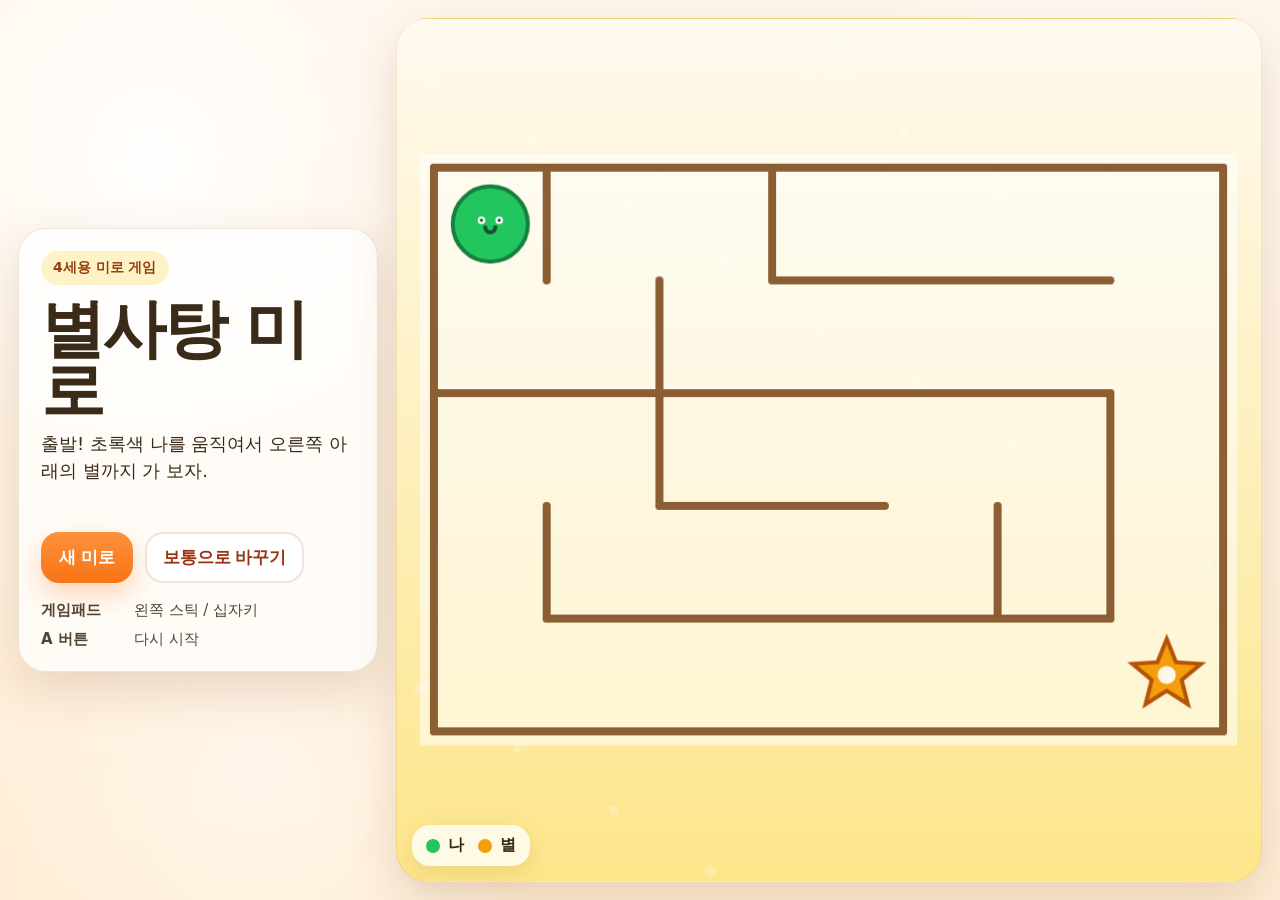
==== maze/index.html @ e5f01948 "Add arcade menu hub" ====
<!doctype html>
<html lang="ko">
<head>
  <meta charset="utf-8" />
  <meta name="viewport" content="width=device-width,initial-scale=1" />
  <title>별사탕 미로</title>
  <link rel="stylesheet" href="./styles.css" />
</head>
<body>
  <main class="app">
    <section class="hud" aria-live="polite">
      <div class="badge">4세용 미로 게임</div>
      <h1>별사탕 미로</h1>
      <p id="status">왼쪽 스틱이나 방향키로 움직여서 반짝이는 별까지 가 보자.</p>

      <div class="controls">
        <button id="newMazeBtn" type="button">새 미로</button>
        <button id="easyBtn" type="button" class="ghost">더 쉽고 크게</button>
      </div>

      <div class="tips">
        <div><b>게임패드</b> 왼쪽 스틱 / 십자키</div>
        <div><b>A 버튼</b> 다시 시작</div>
      </div>
    </section>

    <section class="stage">
      <canvas id="game" aria-label="미로 게임 화면"></canvas>
      <div class="legend">
        <span><i class="dot player"></i> 나</span>
        <span><i class="dot goal"></i> 별</span>
      </div>
    </section>
  </main>

  <script src="./game.js"></script>
</body>
</html>
---- maze/styles.css ----
* { box-sizing: border-box; }

:root {
  --bg1: #fff7ed;
  --bg2: #ffedd5;
  --ink: #3a2a18;
  --panel: rgba(255, 255, 255, 0.74);
  --panel-border: rgba(122, 84, 43, 0.14);
  --shadow: 0 18px 48px rgba(122, 84, 43, 0.18);
  --wall: #8b5e34;
  --path: #fffdf7;
  --player: #22c55e;
  --goal: #f59e0b;
  --accent: #ef4444;
}

html, body {
  margin: 0;
  width: 100%;
  height: 100%;
  overflow: hidden;
  font-family: "Trebuchet MS", "Comic Sans MS", "Arial Rounded MT Bold", system-ui, sans-serif;
  color: var(--ink);
  background:
    radial-gradient(circle at 12% 18%, rgba(255,255,255,0.9), transparent 24%),
    radial-gradient(circle at 85% 15%, rgba(255,255,255,0.6), transparent 18%),
    radial-gradient(circle at 20% 88%, rgba(255,255,255,0.45), transparent 22%),
    linear-gradient(180deg, var(--bg1), var(--bg2));
}

body::before {
  content: "";
  position: fixed;
  inset: 0;
  pointer-events: none;
  background-image:
    radial-gradient(rgba(255,255,255,0.28) 1px, transparent 1px);
  background-size: 28px 28px;
  opacity: 0.35;
}

.app {
  width: 100%;
  height: 100%;
  display: grid;
  grid-template-columns: minmax(280px, 360px) 1fr;
  gap: 18px;
  padding: 18px;
}

.hud {
  align-self: center;
  background: var(--panel);
  backdrop-filter: blur(12px);
  border: 1px solid var(--panel-border);
  box-shadow: var(--shadow);
  border-radius: 28px;
  padding: 22px;
}

.badge {
  display: inline-block;
  padding: 8px 12px;
  border-radius: 999px;
  background: #fef3c7;
  color: #92400e;
  font-weight: 700;
  font-size: 14px;
}

h1 {
  margin: 14px 0 10px;
  font-size: clamp(40px, 5vw, 68px);
  line-height: 0.95;
  letter-spacing: -0.04em;
}

#status {
  margin: 0;
  font-size: 18px;
  line-height: 1.5;
  min-height: 84px;
}

.controls {
  display: flex;
  gap: 12px;
  margin-top: 18px;
  flex-wrap: wrap;
}

button {
  border: 0;
  border-radius: 18px;
  padding: 14px 18px;
  font-size: 17px;
  font-weight: 800;
  background: linear-gradient(180deg, #fb923c, #f97316);
  color: white;
  box-shadow: 0 12px 28px rgba(249, 115, 22, 0.28);
  cursor: pointer;
}

button.ghost {
  background: #fff;
  color: #9a3412;
  box-shadow: inset 0 0 0 2px rgba(154, 52, 18, 0.14);
}

button:active {
  transform: translateY(1px) scale(0.99);
}

.tips {
  margin-top: 18px;
  display: grid;
  gap: 10px;
  font-size: 15px;
  color: rgba(58, 42, 24, 0.88);
}

.tips b {
  display: inline-block;
  min-width: 88px;
}

.stage {
  position: relative;
  min-width: 0;
  min-height: 0;
  display: grid;
  place-items: center;
}

#game {
  width: 100%;
  height: 100%;
  border-radius: 32px;
  background:
    radial-gradient(circle at 50% 35%, rgba(255,255,255,0.8), rgba(255,255,255,0.15) 48%, rgba(255,255,255,0.02) 70%),
    linear-gradient(180deg, #fffbeb, #fde68a);
  box-shadow: var(--shadow);
  border: 1px solid rgba(154, 52, 18, 0.1);
  touch-action: none;
}

.legend {
  position: absolute;
  left: 16px;
  bottom: 16px;
  display: flex;
  gap: 14px;
  padding: 10px 14px;
  border-radius: 18px;
  background: rgba(255,255,255,0.78);
  backdrop-filter: blur(10px);
  font-weight: 700;
  box-shadow: 0 8px 22px rgba(122, 84, 43, 0.12);
}

.legend span {
  display: inline-flex;
  align-items: center;
  gap: 8px;
}

.dot {
  width: 14px;
  height: 14px;
  border-radius: 50%;
  display: inline-block;
}

.dot.player { background: var(--player); }
.dot.goal { background: var(--goal); }

@media (max-width: 900px) {
  .app {
    grid-template-columns: 1fr;
    grid-template-rows: auto 1fr;
  }

  .hud {
    max-width: 700px;
    width: 100%;
    justify-self: center;
  }

  #status { min-height: auto; }
}
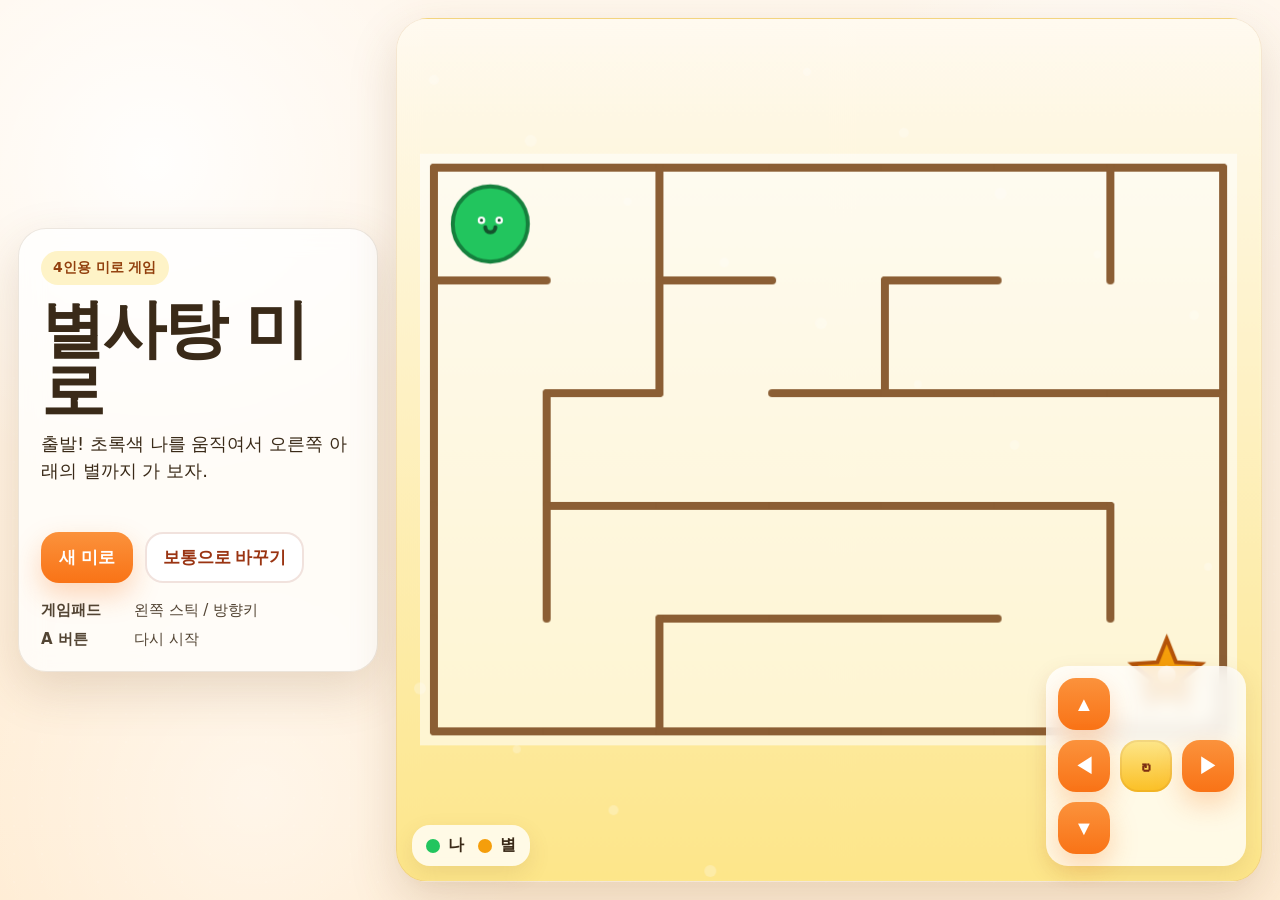
==== commit c6a49475: "Add mobile controls to maze" ====
--- a/maze/index.html
+++ b/maze/index.html
@@ -9,7 +9,7 @@
 <body>
   <main class="app">
     <section class="hud" aria-live="polite">
-      <div class="badge">4세용 미로 게임</div>
+      <div class="badge">4인용 미로 게임</div>
       <h1>별사탕 미로</h1>
       <p id="status">왼쪽 스틱이나 방향키로 움직여서 반짝이는 별까지 가 보자.</p>
 
@@ -19,13 +19,24 @@
       </div>
 
       <div class="tips">
-        <div><b>게임패드</b> 왼쪽 스틱 / 십자키</div>
+        <div><b>게임패드</b> 왼쪽 스틱 / 방향키</div>
         <div><b>A 버튼</b> 다시 시작</div>
       </div>
     </section>
 
     <section class="stage">
       <canvas id="game" aria-label="미로 게임 화면"></canvas>
+
+      <div class="mobile-controls" aria-label="모바일 조작">
+        <button type="button" class="dir-btn up" data-dir="up" aria-label="위로 이동">▲</button>
+        <div class="middle-row">
+          <button type="button" class="dir-btn left" data-dir="left" aria-label="왼쪽으로 이동">◀</button>
+          <button type="button" class="dir-btn restart" data-action="restart" aria-label="다시 시작">↻</button>
+          <button type="button" class="dir-btn right" data-dir="right" aria-label="오른쪽으로 이동">▶</button>
+        </div>
+        <button type="button" class="dir-btn down" data-dir="down" aria-label="아래로 이동">▼</button>
+      </div>
+
       <div class="legend">
         <span><i class="dot player"></i> 나</span>
         <span><i class="dot goal"></i> 별</span>
--- a/maze/styles.css
+++ b/maze/styles.css
@@ -174,6 +174,47 @@
 .dot.player { background: var(--player); }
 .dot.goal { background: var(--goal); }
 
+.mobile-controls {
+  position: absolute;
+  right: 16px;
+  bottom: 16px;
+  display: grid;
+  gap: 10px;
+  padding: 12px;
+  border-radius: 22px;
+  background: rgba(255,255,255,0.78);
+  backdrop-filter: blur(10px);
+  box-shadow: 0 8px 22px rgba(122, 84, 43, 0.12);
+}
+
+.mobile-controls .middle-row {
+  display: grid;
+  grid-template-columns: repeat(3, 52px);
+  gap: 10px;
+}
+
+.dir-btn {
+  width: 52px;
+  height: 52px;
+  padding: 0;
+  border-radius: 18px;
+  display: grid;
+  place-items: center;
+  font-size: 20px;
+  line-height: 1;
+  touch-action: manipulation;
+}
+
+.dir-btn.restart {
+  background: linear-gradient(180deg, #fde68a, #fbbf24);
+  color: #7c2d12;
+  box-shadow: inset 0 0 0 2px rgba(124, 45, 18, 0.08);
+}
+
+.dir-btn:active {
+  transform: translateY(1px) scale(0.98);
+}
+
 @media (max-width: 900px) {
   .app {
     grid-template-columns: 1fr;
@@ -187,4 +228,59 @@
   }
 
   #status { min-height: auto; }
-}
+
+  .stage {
+    align-items: stretch;
+  }
+
+  .mobile-controls {
+    right: 10px;
+    bottom: 10px;
+    transform: scale(0.98);
+    transform-origin: bottom right;
+  }
+}
+
+@media (max-width: 620px) {
+  .app {
+    gap: 12px;
+    padding: 12px;
+  }
+
+  .hud {
+    padding: 18px;
+    border-radius: 22px;
+  }
+
+  #game {
+    border-radius: 24px;
+  }
+
+  .legend {
+    left: 10px;
+    bottom: 10px;
+    padding: 8px 12px;
+    gap: 10px;
+    flex-wrap: wrap;
+    max-width: calc(100% - 20px);
+  }
+
+  .mobile-controls {
+    right: 10px;
+    bottom: 10px;
+    padding: 10px;
+    gap: 8px;
+  }
+
+  .mobile-controls .middle-row {
+    grid-template-columns: repeat(3, 46px);
+    gap: 8px;
+  }
+
+  .dir-btn {
+    width: 46px;
+    height: 46px;
+    border-radius: 16px;
+    font-size: 18px;
+  }
+}
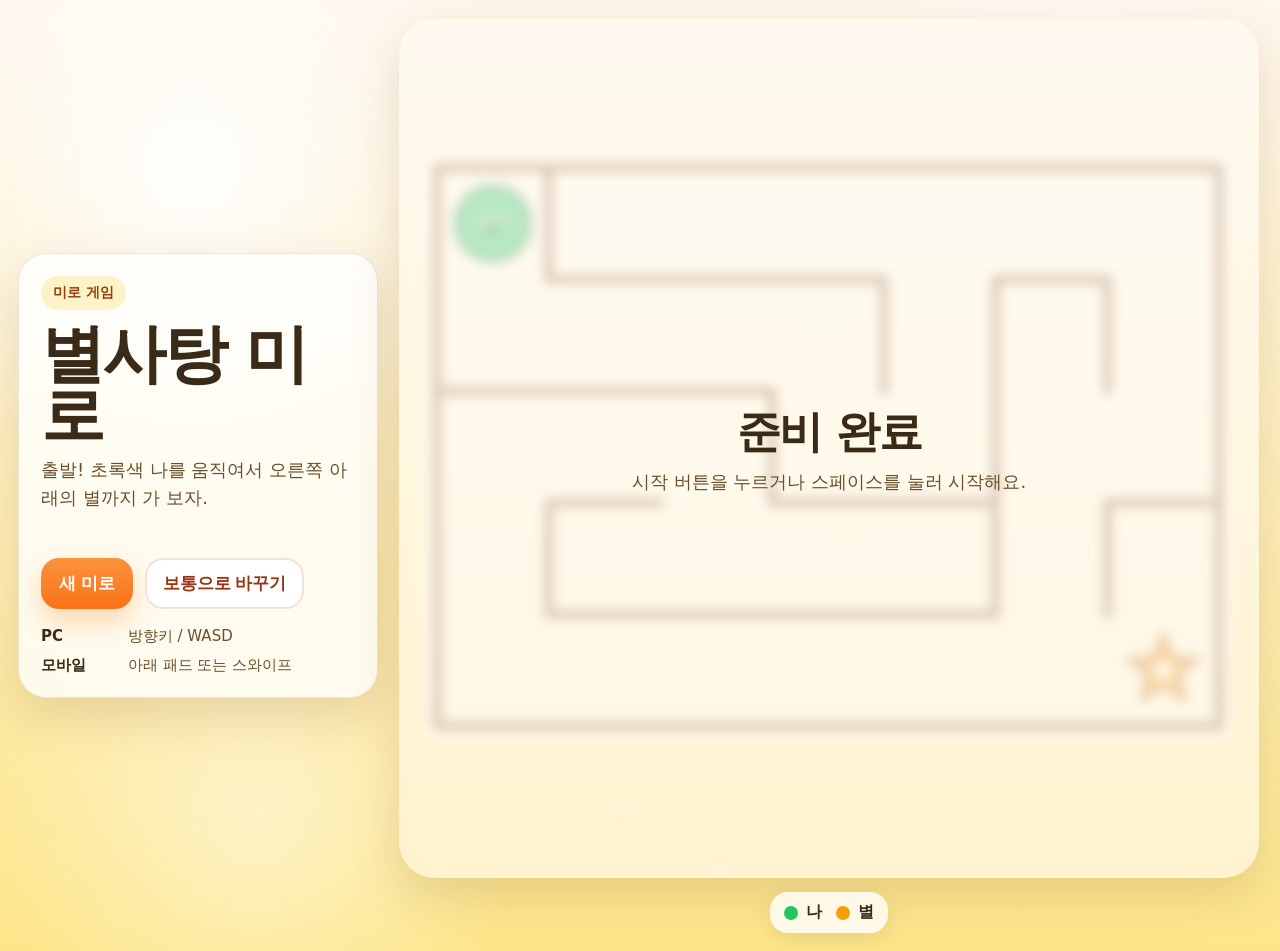
==== commit 6dd2f6fb: "Redesign maze for mobile" ====
--- a/maze/index.html
+++ b/maze/index.html
@@ -9,23 +9,34 @@
 <body>
   <main class="app">
     <section class="hud" aria-live="polite">
-      <div class="badge">4인용 미로 게임</div>
+      <div class="badge">미로 게임</div>
       <h1>별사탕 미로</h1>
-      <p id="status">왼쪽 스틱이나 방향키로 움직여서 반짝이는 별까지 가 보자.</p>
+      <p id="status">방향키나 스와이프로 움직여서 오른쪽 아래의 별까지 가 보자.</p>
 
       <div class="controls">
         <button id="newMazeBtn" type="button">새 미로</button>
-        <button id="easyBtn" type="button" class="ghost">더 쉽고 크게</button>
+        <button id="easyBtn" type="button" class="ghost">크게 보기</button>
       </div>
 
       <div class="tips">
-        <div><b>게임패드</b> 왼쪽 스틱 / 방향키</div>
-        <div><b>A 버튼</b> 다시 시작</div>
+        <div><b>PC</b> 방향키 / WASD</div>
+        <div><b>모바일</b> 아래 패드 또는 스와이프</div>
       </div>
     </section>
 
     <section class="stage">
-      <canvas id="game" aria-label="미로 게임 화면"></canvas>
+      <div class="board-frame">
+        <canvas id="game" aria-label="미로 게임 화면"></canvas>
+        <div class="overlay" id="overlay">
+          <span class="overlay-title">준비 완료</span>
+          <span class="overlay-text">시작 버튼을 누르거나 스페이스를 눌러 시작해요.</span>
+        </div>
+      </div>
+
+      <div class="legend">
+        <span><i class="dot player"></i> 나</span>
+        <span><i class="dot goal"></i> 별</span>
+      </div>
 
       <div class="mobile-controls" aria-label="모바일 조작">
         <button type="button" class="dir-btn up" data-dir="up" aria-label="위로 이동">▲</button>
@@ -36,11 +47,6 @@
         </div>
         <button type="button" class="dir-btn down" data-dir="down" aria-label="아래로 이동">▼</button>
       </div>
-
-      <div class="legend">
-        <span><i class="dot player"></i> 나</span>
-        <span><i class="dot goal"></i> 별</span>
-      </div>
     </section>
   </main>
 
--- a/maze/styles.css
+++ b/maze/styles.css
@@ -1,31 +1,36 @@
-* { box-sizing: border-box; }
+* {
+  box-sizing: border-box;
+}
 
 :root {
-  --bg1: #fff7ed;
-  --bg2: #ffedd5;
+  --bg-a: #fff7ed;
+  --bg-b: #fde68a;
   --ink: #3a2a18;
-  --panel: rgba(255, 255, 255, 0.74);
+  --muted: #6b4f2a;
+  --panel: rgba(255, 255, 255, 0.78);
   --panel-border: rgba(122, 84, 43, 0.14);
   --shadow: 0 18px 48px rgba(122, 84, 43, 0.18);
-  --wall: #8b5e34;
-  --path: #fffdf7;
   --player: #22c55e;
   --goal: #f59e0b;
   --accent: #ef4444;
+  --control-bg: rgba(255, 255, 255, 0.88);
 }
 
 html, body {
   margin: 0;
   width: 100%;
-  height: 100%;
-  overflow: hidden;
+  min-height: 100%;
+}
+
+body {
   font-family: "Trebuchet MS", "Comic Sans MS", "Arial Rounded MT Bold", system-ui, sans-serif;
   color: var(--ink);
   background:
-    radial-gradient(circle at 12% 18%, rgba(255,255,255,0.9), transparent 24%),
-    radial-gradient(circle at 85% 15%, rgba(255,255,255,0.6), transparent 18%),
-    radial-gradient(circle at 20% 88%, rgba(255,255,255,0.45), transparent 22%),
-    linear-gradient(180deg, var(--bg1), var(--bg2));
+    radial-gradient(circle at 15% 18%, rgba(255,255,255,0.9), transparent 24%),
+    radial-gradient(circle at 85% 12%, rgba(255,255,255,0.6), transparent 16%),
+    radial-gradient(circle at 20% 86%, rgba(255,255,255,0.45), transparent 20%),
+    linear-gradient(180deg, var(--bg-a), var(--bg-b));
+  overflow: hidden;
 }
 
 body::before {
@@ -33,38 +38,38 @@
   position: fixed;
   inset: 0;
   pointer-events: none;
-  background-image:
-    radial-gradient(rgba(255,255,255,0.28) 1px, transparent 1px);
+  background-image: radial-gradient(rgba(255,255,255,0.24) 1px, transparent 1px);
   background-size: 28px 28px;
-  opacity: 0.35;
+  opacity: 0.38;
 }
 
 .app {
   width: 100%;
-  height: 100%;
-  display: grid;
-  grid-template-columns: minmax(280px, 360px) 1fr;
+  min-height: 100vh;
+  display: grid;
+  grid-template-columns: minmax(280px, 360px) minmax(0, 1fr);
   gap: 18px;
   padding: 18px;
 }
 
 .hud {
   align-self: center;
+  padding: 22px;
+  border-radius: 28px;
   background: var(--panel);
-  backdrop-filter: blur(12px);
+  backdrop-filter: blur(14px);
   border: 1px solid var(--panel-border);
   box-shadow: var(--shadow);
-  border-radius: 28px;
-  padding: 22px;
 }
 
 .badge {
-  display: inline-block;
+  display: inline-flex;
+  align-items: center;
   padding: 8px 12px;
   border-radius: 999px;
   background: #fef3c7;
   color: #92400e;
-  font-weight: 700;
+  font-weight: 800;
   font-size: 14px;
 }
 
@@ -77,28 +82,30 @@
 
 #status {
   margin: 0;
+  min-height: 84px;
   font-size: 18px;
-  line-height: 1.5;
-  min-height: 84px;
+  line-height: 1.55;
+  color: var(--muted);
 }
 
 .controls {
   display: flex;
+  flex-wrap: wrap;
   gap: 12px;
   margin-top: 18px;
-  flex-wrap: wrap;
 }
 
 button {
+  appearance: none;
   border: 0;
   border-radius: 18px;
   padding: 14px 18px;
   font-size: 17px;
   font-weight: 800;
+  cursor: pointer;
+  color: white;
   background: linear-gradient(180deg, #fb923c, #f97316);
-  color: white;
-  box-shadow: 0 12px 28px rgba(249, 115, 22, 0.28);
-  cursor: pointer;
+  box-shadow: 0 12px 26px rgba(249, 115, 22, 0.28);
 }
 
 button.ghost {
@@ -108,7 +115,7 @@
 }
 
 button:active {
-  transform: translateY(1px) scale(0.99);
+  transform: translateY(1px);
 }
 
 .tips {
@@ -116,43 +123,82 @@
   display: grid;
   gap: 10px;
   font-size: 15px;
-  color: rgba(58, 42, 24, 0.88);
+  color: var(--muted);
 }
 
 .tips b {
   display: inline-block;
-  min-width: 88px;
+  min-width: 82px;
+  color: var(--ink);
 }
 
 .stage {
-  position: relative;
   min-width: 0;
   min-height: 0;
   display: grid;
-  place-items: center;
+  align-content: center;
+  justify-items: center;
+  gap: 14px;
+}
+
+.board-frame {
+  position: relative;
+  width: min(100%, 860px);
+  aspect-ratio: 1 / 1;
+  max-height: calc(100vh - 36px);
 }
 
 #game {
   width: 100%;
   height: 100%;
-  border-radius: 32px;
+  display: block;
+  border-radius: 36px;
   background:
-    radial-gradient(circle at 50% 35%, rgba(255,255,255,0.8), rgba(255,255,255,0.15) 48%, rgba(255,255,255,0.02) 70%),
+    radial-gradient(circle at 50% 35%, rgba(255,255,255,0.82), rgba(255,255,255,0.16) 50%, rgba(255,255,255,0.04) 75%),
     linear-gradient(180deg, #fffbeb, #fde68a);
+  border: 1px solid rgba(120, 53, 15, 0.08);
   box-shadow: var(--shadow);
-  border: 1px solid rgba(154, 52, 18, 0.1);
   touch-action: none;
 }
 
+.overlay {
+  position: absolute;
+  inset: 0;
+  display: grid;
+  place-items: center;
+  align-content: center;
+  gap: 8px;
+  padding: 24px;
+  text-align: center;
+  border-radius: 36px;
+  background: rgba(255, 250, 240, 0.68);
+  backdrop-filter: blur(6px);
+  transition: opacity 160ms ease, transform 160ms ease;
+}
+
+.overlay.hidden {
+  opacity: 0;
+  pointer-events: none;
+  transform: scale(1.02);
+}
+
+.overlay-title {
+  font-size: 44px;
+  font-weight: 900;
+  letter-spacing: -0.03em;
+}
+
+.overlay-text {
+  font-size: 18px;
+  color: var(--muted);
+}
+
 .legend {
-  position: absolute;
-  left: 16px;
-  bottom: 16px;
   display: flex;
   gap: 14px;
   padding: 10px 14px;
   border-radius: 18px;
-  background: rgba(255,255,255,0.78);
+  background: rgba(255,255,255,0.8);
   backdrop-filter: blur(10px);
   font-weight: 700;
   box-shadow: 0 8px 22px rgba(122, 84, 43, 0.12);
@@ -175,40 +221,35 @@
 .dot.goal { background: var(--goal); }
 
 .mobile-controls {
-  position: absolute;
-  right: 16px;
-  bottom: 16px;
-  display: grid;
+  display: none;
+}
+
+.mobile-controls .middle-row {
+  display: grid;
+  grid-template-columns: repeat(3, 56px);
   gap: 10px;
-  padding: 12px;
-  border-radius: 22px;
-  background: rgba(255,255,255,0.78);
-  backdrop-filter: blur(10px);
-  box-shadow: 0 8px 22px rgba(122, 84, 43, 0.12);
-}
-
-.mobile-controls .middle-row {
-  display: grid;
-  grid-template-columns: repeat(3, 52px);
-  gap: 10px;
 }
 
 .dir-btn {
-  width: 52px;
-  height: 52px;
+  width: 56px;
+  height: 56px;
   padding: 0;
-  border-radius: 18px;
+  border-radius: 50%;
   display: grid;
   place-items: center;
   font-size: 20px;
   line-height: 1;
   touch-action: manipulation;
+  color: #7c2d12;
+  background: linear-gradient(180deg, rgba(255,255,255,0.98), rgba(255,248,232,0.92));
+  box-shadow:
+    inset 0 0 0 2px rgba(124, 45, 18, 0.08),
+    0 10px 18px rgba(120, 53, 15, 0.12);
 }
 
 .dir-btn.restart {
   background: linear-gradient(180deg, #fde68a, #fbbf24);
   color: #7c2d12;
-  box-shadow: inset 0 0 0 2px rgba(124, 45, 18, 0.08);
 }
 
 .dir-btn:active {
@@ -216,33 +257,41 @@
 }
 
 @media (max-width: 900px) {
+  body {
+    overflow: auto;
+  }
+
   .app {
+    min-height: 100svh;
     grid-template-columns: 1fr;
-    grid-template-rows: auto 1fr;
+    grid-template-rows: auto minmax(0, 1fr);
+    gap: 14px;
   }
 
   .hud {
-    max-width: 700px;
+    max-width: 760px;
     width: 100%;
     justify-self: center;
   }
 
-  #status { min-height: auto; }
-
   .stage {
-    align-items: stretch;
-  }
-
-  .mobile-controls {
-    right: 10px;
-    bottom: 10px;
-    transform: scale(0.98);
-    transform-origin: bottom right;
-  }
-}
-
-@media (max-width: 620px) {
+    align-content: start;
+  }
+
+  .board-frame {
+    width: min(100%, 760px);
+  }
+}
+
+@media (hover: none) and (pointer: coarse) {
+  body {
+    overflow: auto;
+  }
+
   .app {
+    min-height: 100svh;
+    grid-template-columns: 1fr;
+    grid-template-rows: auto minmax(0, 1fr);
     gap: 12px;
     padding: 12px;
   }
@@ -252,35 +301,109 @@
     border-radius: 22px;
   }
 
+  .hud h1 {
+    margin-bottom: 8px;
+  }
+
+  #status {
+    min-height: 0;
+    font-size: 16px;
+  }
+
+  .controls {
+    gap: 10px;
+  }
+
+  button {
+    padding: 13px 16px;
+    font-size: 16px;
+    border-radius: 16px;
+  }
+
+  .stage {
+    grid-template-rows: minmax(0, 1fr) auto auto;
+    align-content: stretch;
+    justify-items: stretch;
+  }
+
+  .board-frame {
+    width: 100%;
+    max-width: 760px;
+    margin: 0 auto;
+    max-height: min(72svh, 760px);
+  }
+
   #game {
-    border-radius: 24px;
+    border-radius: 26px;
+  }
+
+  .overlay {
+    border-radius: 26px;
+    padding: 18px;
+  }
+
+  .overlay-title {
+    font-size: clamp(28px, 8vw, 38px);
+  }
+
+  .overlay-text {
+    font-size: 15px;
   }
 
   .legend {
-    left: 10px;
-    bottom: 10px;
+    width: fit-content;
+    justify-self: center;
+    margin-top: 2px;
     padding: 8px 12px;
+    border-radius: 16px;
     gap: 10px;
-    flex-wrap: wrap;
-    max-width: calc(100% - 20px);
   }
 
   .mobile-controls {
-    right: 10px;
-    bottom: 10px;
+    display: grid;
+    width: min(100%, 360px);
+    justify-self: center;
+    gap: 10px;
+    padding: 14px;
+    border-radius: 28px;
+    background: var(--control-bg);
+    border: 1px solid rgba(120, 53, 15, 0.12);
+    box-shadow: 0 18px 34px rgba(120, 53, 15, 0.12);
+  }
+
+  .mobile-controls .middle-row {
+    grid-template-columns: repeat(3, minmax(0, 1fr));
+  }
+
+  .dir-btn {
+    width: 100%;
+    aspect-ratio: 1 / 1;
+    min-height: 52px;
+    font-size: 19px;
+  }
+}
+
+@media (max-width: 520px) {
+  .app {
     padding: 10px;
-    gap: 8px;
-  }
-
-  .mobile-controls .middle-row {
-    grid-template-columns: repeat(3, 46px);
-    gap: 8px;
+    gap: 10px;
+  }
+
+  .hud {
+    padding: 16px;
+  }
+
+  .board-frame {
+    max-height: 64svh;
+  }
+
+  .mobile-controls {
+    width: 100%;
+    padding: 12px;
   }
 
   .dir-btn {
-    width: 46px;
-    height: 46px;
-    border-radius: 16px;
+    min-height: 48px;
     font-size: 18px;
   }
 }
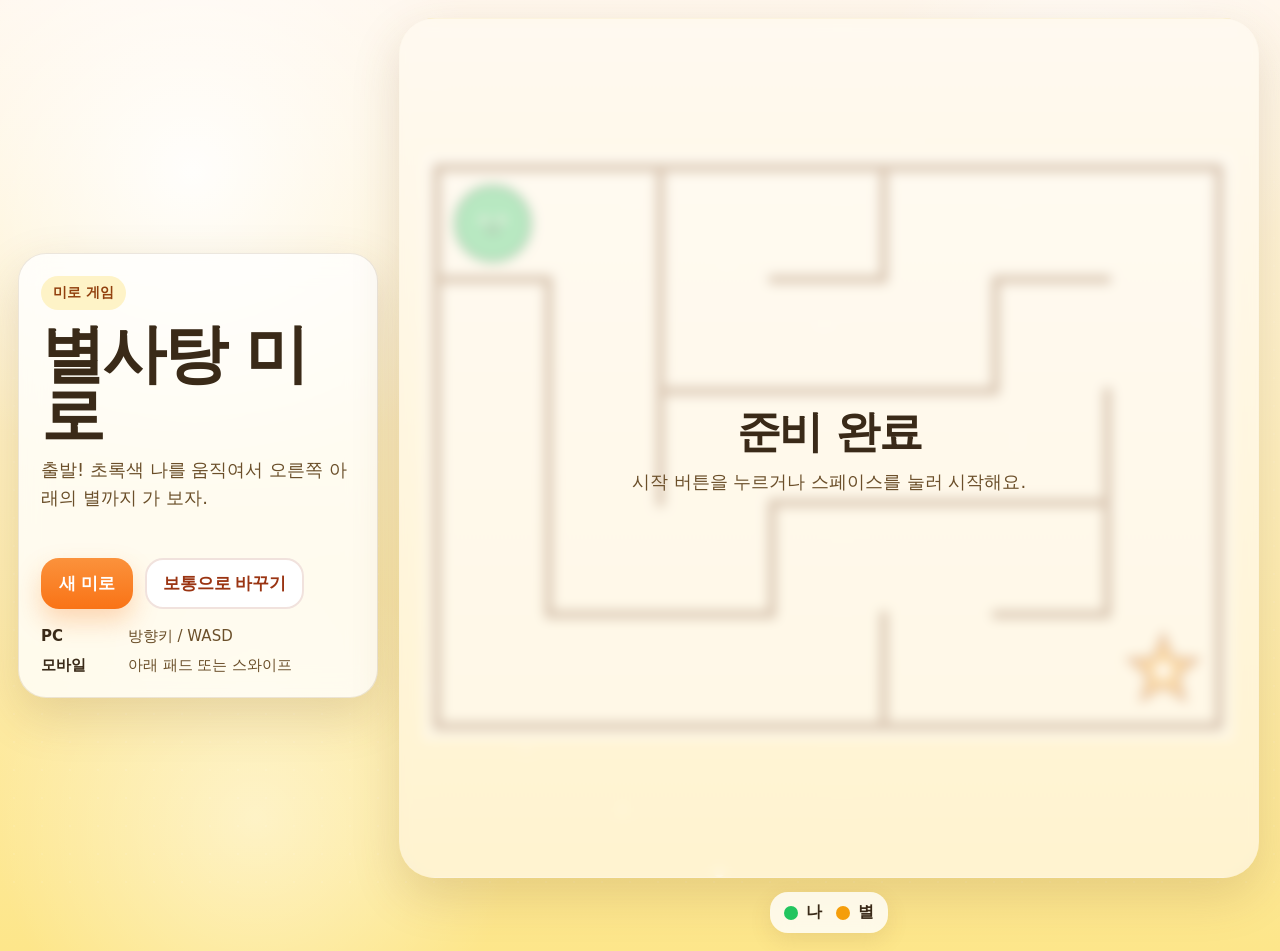
==== commit 1d34bdc1: "Show maze start controls on mobile" ====
--- a/maze/index.html
+++ b/maze/index.html
@@ -38,6 +38,11 @@
         <span><i class="dot goal"></i> 별</span>
       </div>
 
+      <div class="mobile-actions" aria-label="모바일 빠른 시작">
+        <button type="button" data-action="restart">새 미로</button>
+        <button type="button" data-action="difficulty">크게 보기</button>
+      </div>
+
       <div class="mobile-controls" aria-label="모바일 조작">
         <button type="button" class="dir-btn up" data-dir="up" aria-label="위로 이동">▲</button>
         <div class="middle-row">
--- a/maze/styles.css
+++ b/maze/styles.css
@@ -158,7 +158,7 @@
     linear-gradient(180deg, #fffbeb, #fde68a);
   border: 1px solid rgba(120, 53, 15, 0.08);
   box-shadow: var(--shadow);
-  touch-action: none;
+  touch-action: pan-x pan-y;
 }
 
 .overlay {
@@ -224,6 +224,10 @@
   display: none;
 }
 
+.mobile-actions {
+  display: none;
+}
+
 .mobile-controls .middle-row {
   display: grid;
   grid-template-columns: repeat(3, 56px);
@@ -330,7 +334,7 @@
     width: 100%;
     max-width: 760px;
     margin: 0 auto;
-    max-height: min(72svh, 760px);
+    max-height: min(60svh, 640px);
   }
 
   #game {
@@ -357,6 +361,21 @@
     padding: 8px 12px;
     border-radius: 16px;
     gap: 10px;
+  }
+
+  .mobile-actions {
+    display: grid;
+    grid-template-columns: repeat(2, minmax(0, 1fr));
+    gap: 10px;
+    width: min(100%, 360px);
+    justify-self: center;
+  }
+
+  .mobile-actions button {
+    width: 100%;
+    padding: 13px 14px;
+    border-radius: 18px;
+    font-size: 16px;
   }
 
   .mobile-controls {
@@ -394,12 +413,16 @@
   }
 
   .board-frame {
-    max-height: 64svh;
+    max-height: 52svh;
   }
 
   .mobile-controls {
     width: 100%;
     padding: 12px;
+  }
+
+  .mobile-actions {
+    width: 100%;
   }
 
   .dir-btn {
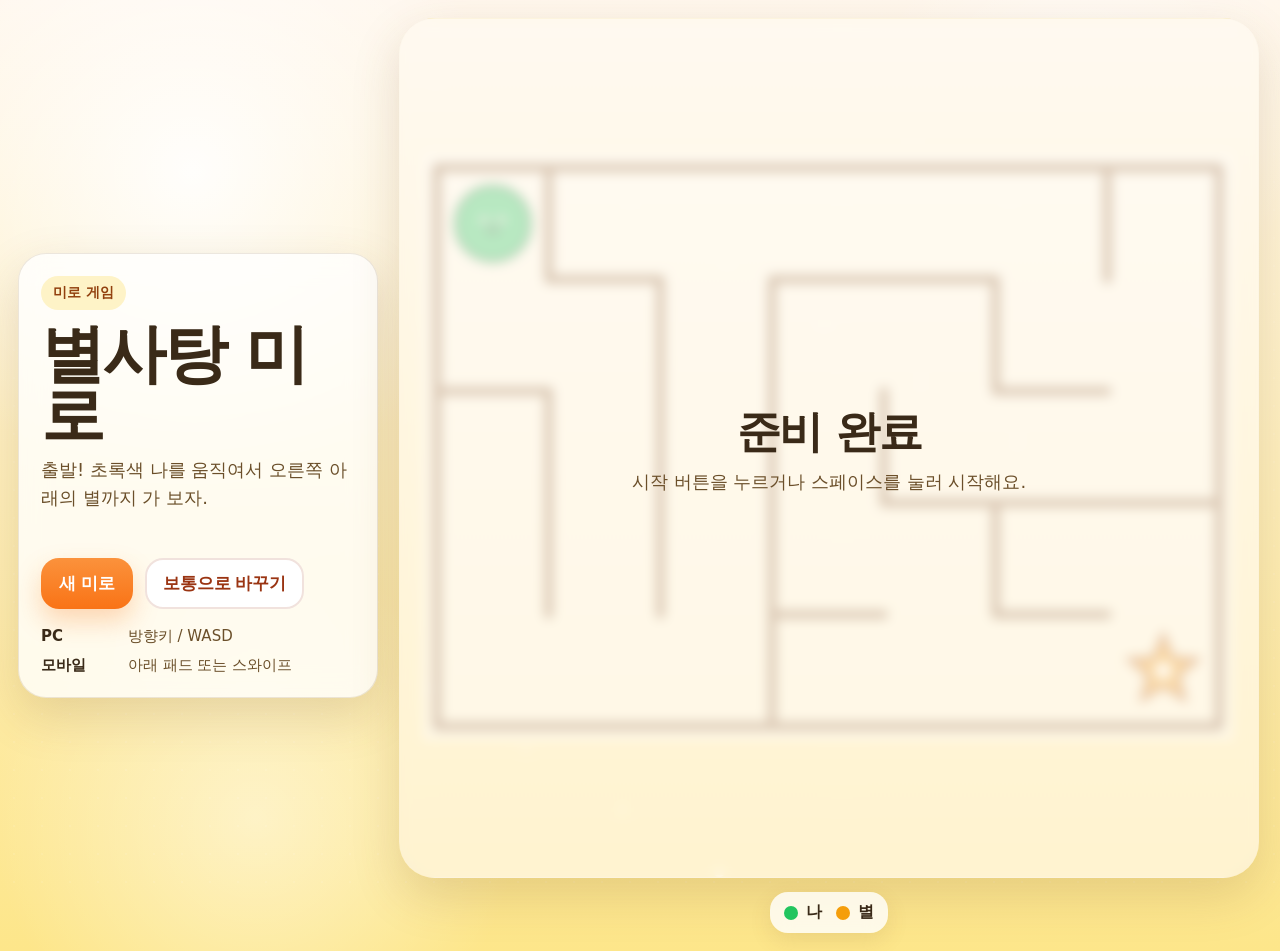
==== commit a88c2b62: "Make maze mobile start controls visible" ====
--- a/maze/index.html
+++ b/maze/index.html
@@ -24,6 +24,11 @@
       </div>
     </section>
 
+    <div class="mobile-dock" aria-label="모바일 빠른 조작">
+      <button type="button" data-action="restart">새 미로</button>
+      <button type="button" data-action="difficulty">크게 보기</button>
+    </div>
+
     <section class="stage">
       <div class="board-frame">
         <canvas id="game" aria-label="미로 게임 화면"></canvas>
@@ -36,11 +41,6 @@
       <div class="legend">
         <span><i class="dot player"></i> 나</span>
         <span><i class="dot goal"></i> 별</span>
-      </div>
-
-      <div class="mobile-actions" aria-label="모바일 빠른 시작">
-        <button type="button" data-action="restart">새 미로</button>
-        <button type="button" data-action="difficulty">크게 보기</button>
       </div>
 
       <div class="mobile-controls" aria-label="모바일 조작">
--- a/maze/styles.css
+++ b/maze/styles.css
@@ -224,7 +224,7 @@
   display: none;
 }
 
-.mobile-actions {
+.mobile-dock {
   display: none;
 }
 
@@ -318,10 +318,38 @@
     gap: 10px;
   }
 
-  button {
+  .controls button {
     padding: 13px 16px;
     font-size: 16px;
     border-radius: 16px;
+  }
+
+  .hud .controls {
+    display: none;
+  }
+
+  .mobile-dock {
+    display: grid;
+    grid-template-columns: repeat(2, minmax(0, 1fr));
+    gap: 10px;
+    position: sticky;
+    top: 10px;
+    z-index: 20;
+    width: min(100%, 760px);
+    justify-self: center;
+    padding: 10px;
+    border-radius: 20px;
+    background: rgba(255, 255, 255, 0.92);
+    border: 1px solid rgba(122, 84, 43, 0.14);
+    box-shadow: 0 12px 28px rgba(122, 84, 43, 0.14);
+    backdrop-filter: blur(10px);
+  }
+
+  .mobile-dock button {
+    width: 100%;
+    padding: 12px 14px;
+    border-radius: 16px;
+    font-size: 15px;
   }
 
   .stage {
@@ -361,21 +389,6 @@
     padding: 8px 12px;
     border-radius: 16px;
     gap: 10px;
-  }
-
-  .mobile-actions {
-    display: grid;
-    grid-template-columns: repeat(2, minmax(0, 1fr));
-    gap: 10px;
-    width: min(100%, 360px);
-    justify-self: center;
-  }
-
-  .mobile-actions button {
-    width: 100%;
-    padding: 13px 14px;
-    border-radius: 18px;
-    font-size: 16px;
   }
 
   .mobile-controls {
@@ -421,10 +434,6 @@
     padding: 12px;
   }
 
-  .mobile-actions {
-    width: 100%;
-  }
-
   .dir-btn {
     min-height: 48px;
     font-size: 18px;
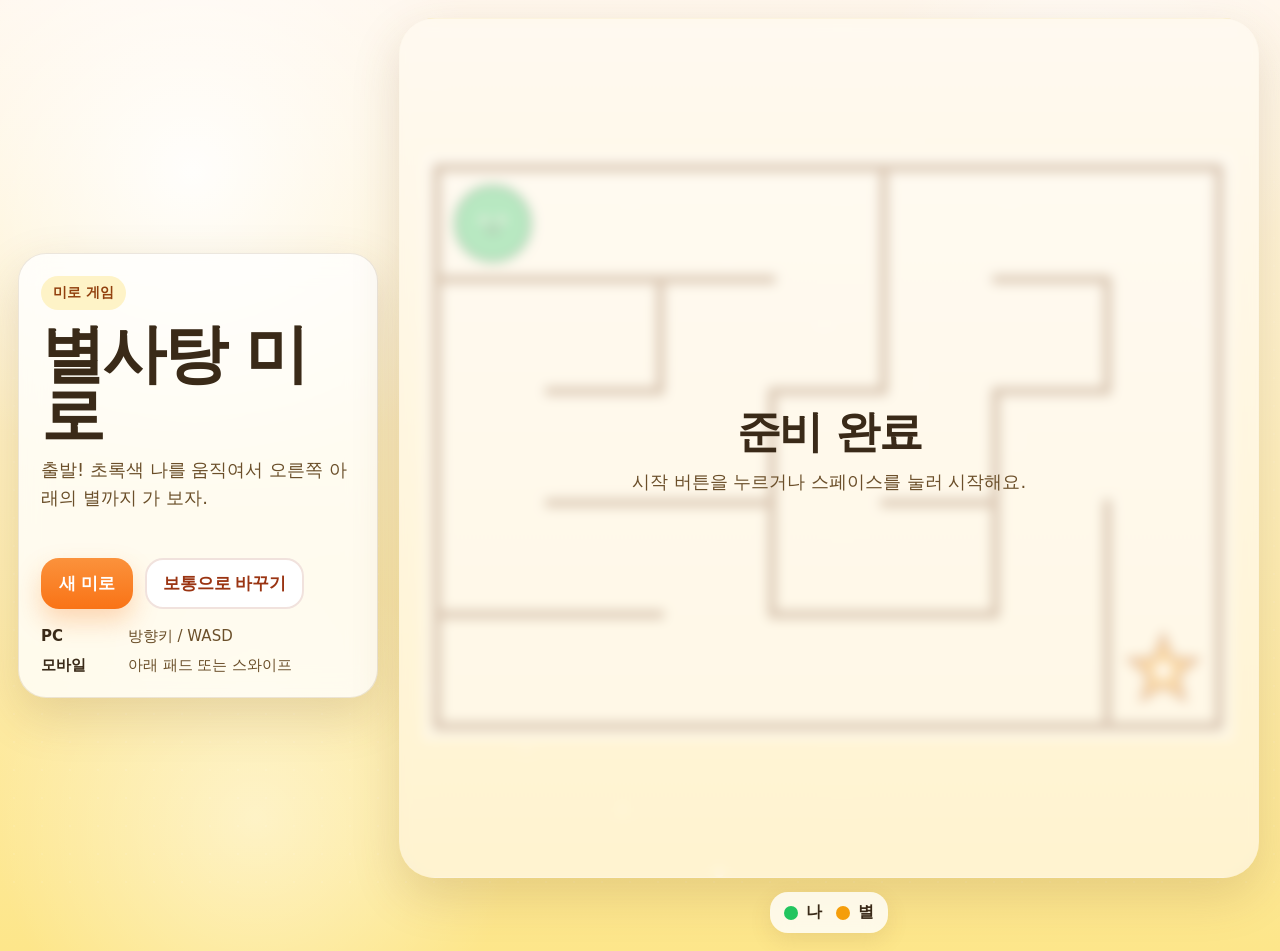
==== commit 7690833a: "Pin maze mobile toolbar" ====
--- a/maze/index.html
+++ b/maze/index.html
@@ -8,6 +8,11 @@
 </head>
 <body>
   <main class="app">
+    <div class="mobile-toolbar" aria-label="모바일 빠른 조작">
+      <button type="button" data-action="restart">새 미로</button>
+      <button type="button" data-action="difficulty">크게 보기</button>
+    </div>
+
     <section class="hud" aria-live="polite">
       <div class="badge">미로 게임</div>
       <h1>별사탕 미로</h1>
@@ -23,11 +28,6 @@
         <div><b>모바일</b> 아래 패드 또는 스와이프</div>
       </div>
     </section>
-
-    <div class="mobile-dock" aria-label="모바일 빠른 조작">
-      <button type="button" data-action="restart">새 미로</button>
-      <button type="button" data-action="difficulty">크게 보기</button>
-    </div>
 
     <section class="stage">
       <div class="board-frame">
--- a/maze/styles.css
+++ b/maze/styles.css
@@ -52,6 +52,10 @@
   padding: 18px;
 }
 
+.mobile-toolbar {
+  display: none;
+}
+
 .hud {
   align-self: center;
   padding: 22px;
@@ -224,10 +228,6 @@
   display: none;
 }
 
-.mobile-dock {
-  display: none;
-}
-
 .mobile-controls .middle-row {
   display: grid;
   grid-template-columns: repeat(3, 56px);
@@ -324,19 +324,15 @@
     border-radius: 16px;
   }
 
-  .hud .controls {
-    display: none;
-  }
-
-  .mobile-dock {
+  .mobile-toolbar {
     display: grid;
     grid-template-columns: repeat(2, minmax(0, 1fr));
     gap: 10px;
-    position: sticky;
-    top: 10px;
+    position: fixed;
+    top: calc(env(safe-area-inset-top, 0px) + 10px);
+    left: 10px;
+    right: 10px;
     z-index: 20;
-    width: min(100%, 760px);
-    justify-self: center;
     padding: 10px;
     border-radius: 20px;
     background: rgba(255, 255, 255, 0.92);
@@ -345,24 +341,29 @@
     backdrop-filter: blur(10px);
   }
 
-  .mobile-dock button {
+  .mobile-toolbar button {
     width: 100%;
     padding: 12px 14px;
     border-radius: 16px;
     font-size: 15px;
   }
 
+  .hud .controls {
+    display: none;
+  }
+
   .stage {
     grid-template-rows: minmax(0, 1fr) auto auto;
     align-content: stretch;
     justify-items: stretch;
+    padding-top: 66px;
   }
 
   .board-frame {
     width: 100%;
     max-width: 760px;
     margin: 0 auto;
-    max-height: min(60svh, 640px);
+    max-height: min(58svh, 620px);
   }
 
   #game {
@@ -426,12 +427,7 @@
   }
 
   .board-frame {
-    max-height: 52svh;
-  }
-
-  .mobile-controls {
-    width: 100%;
-    padding: 12px;
+    max-height: 50svh;
   }
 
   .dir-btn {
